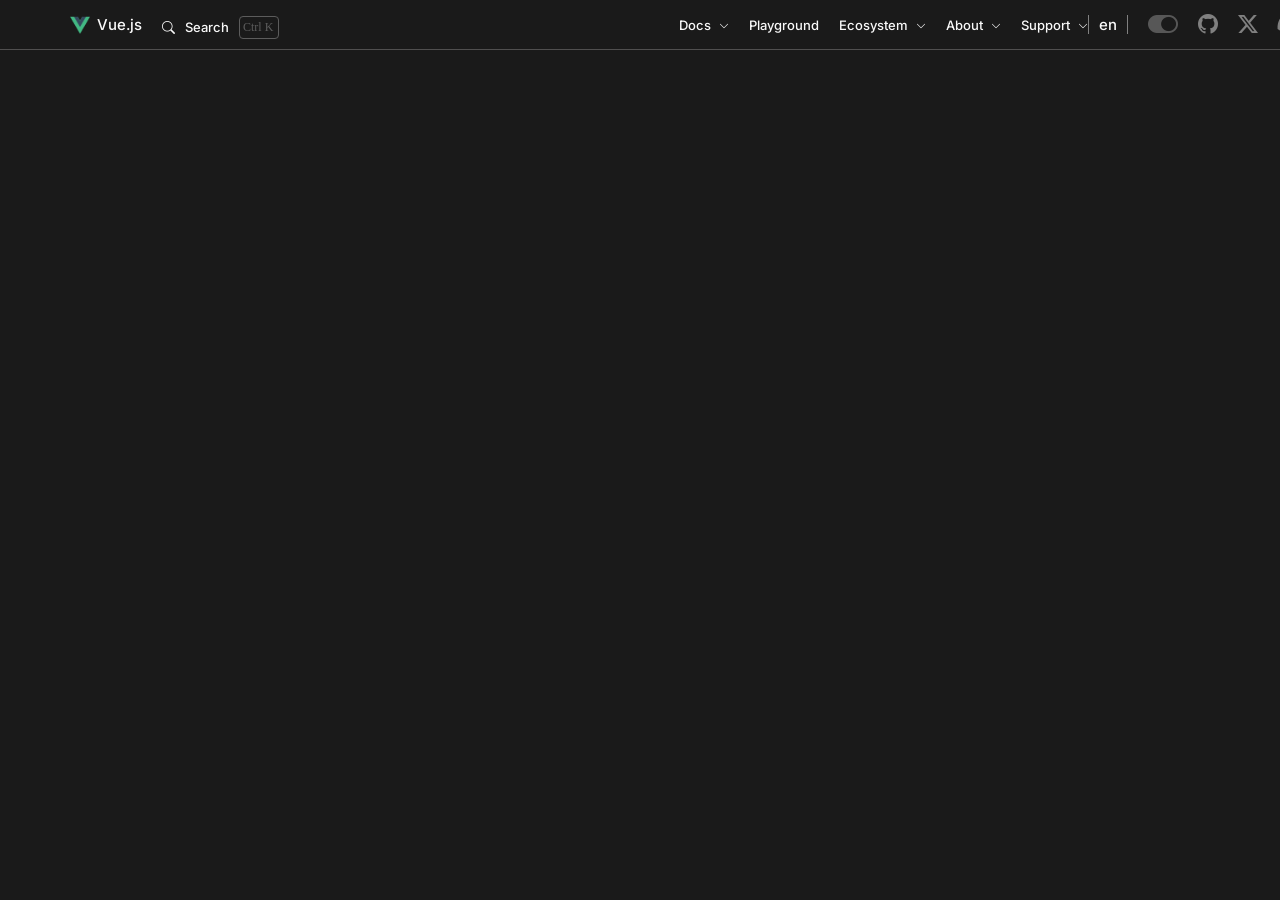
==== index.html @ b0a0d3c9 "nav-bar resp" ====
<!DOCTYPE html>
<html lang="en">
<head>
    <meta charset="UTF-8">
    <meta name="viewport" content="width=device-width, initial-scale=1.0">
    <title>Vue JS</title>
    <link rel="stylesheet" href="vue.css">
    <link rel="stylesheet" href="https://cdn.jsdelivr.net/npm/bootstrap-icons@1.13.1/font/bootstrap-icons.min.css">
</head>
<body class="container">
    <div class="nav-bar">

        <div class="logo">

             <div class="logoicon">
                <img src="./media/vue.js logo.png" alt="" height="20">
                <p>Vue.js</p>
                
            </div>
            
            <a href="" class="se-k">
                <i class="bi bi-search"></i>
                <p class="search">Search</p>
                <p class="ctrl-k">Ctrl K</p>
            </a>
           
        </div>

        <div class="nav-left">
            <ul class="nav-ul">
                <li class="nav-li">Docs <i class="bi bi-chevron-down"></i></li>
                <li class="nav-li">Playground</li>
                <li class="nav-li">Ecosystem <i class="bi bi-chevron-down"></i></li>
                <li class="nav-li">About <i class="bi bi-chevron-down"></i></li>
                <li class="nav-li">Support <i class="bi bi-chevron-down"></i></li>
            </ul>
        </div>

        <div class="nav-right">
                <div class="lang-icon">en</div>
                <div class="radio"><i class="bi bi-toggle-on"></i></div>
                <div class="r-icon1"> <i class="bi bi-github"></i></div>
                <div class="r-icon1"> <i class="bi bi-twitter-x"></i></div>
                <div class="r-icon1"> <i class="bi bi-discord"></i></div>
        </div>

        <i class="bi bi-list-columns-reverse"></i>
        
    </div>

    <div>

        <!-- <section class="header-text">
            <h1>The Progressive JavaScript Framework</h1>
            <p>An approachable, performant and versatile framework for building web user interfaces.</p>
        </section> -->

    </div>
</body>
</html>
---- vue.css ----
@import url('https://fonts.googleapis.com/css2?family=Inter:ital,opsz,wght@0,14..32,100..900;1,14..32,100..900&family=Montserrat:ital,wght@0,100..900;1,100..900&display=swap');

*{
    margin: 0;
    padding: 0;
    box-sizing: border-box;
}

.container{
    background-color: #1A1A1A;
    font-family: inter;
    color: #f9f9f9;
    /* font-size: 13px; */
}

.nav-bar{
    width: 100%;
    height: 50px;
    background-color: #1A1A1A;
    display: flex;
    justify-content: space-between;
    align-items: center;
    padding: 0 70px;
    color: #f9f9f9;
    border-bottom: 1px solid rgb(80, 79, 79);
    font-size: 15px;
    font-weight: 500;
    position: fixed;
    top: 0;
    
}

.logoicon{
    display: flex;
    gap: 7px;
    align-items: center;
    /* border: 1px solid yellow; */
}



.logo{
    display: flex;
    gap: 20px;
}

.se-k{
    display: flex;
    align-items: center;
    margin-top: 5px;
    gap: 10px;
    font-size: 13px;
    text-decoration: none;
    color: grey;
    filter: grayscale(100%);
}

.se-k:hover{
    filter: grayscale(0);
}

.bi-search{
    color: #f9f9f9;
}

.search{
    color: #f9f9f9;
}

.ctrl-k{
    border: 1px solid green;
    color: green;
    padding: 3px;
    /* box-shadow: .5px .5px 1px .5px; */
    width: 40px;
    /* font-family: Arial, Helvetica, sans-serif; */
    font-family: odibee sans;
    font-weight: lighter;
    font-size: 12px;
    border-radius: 4px;
}

.kspan{
    font-size: 8px;
}

.nav-left{
    margin-left: 400px;
    font-size: 13px;
}


.nav-ul{
    display: flex;
     gap: 20px;
    list-style: none;
}

.nav-li{
    display: flex;
    gap: 8px;
    align-items: center;

}

.bi-chevron-down{
    font-size: 10px;
    margin-top: 3px;
}

.nav-right{
    display: flex;
    gap: 20px;
    align-items: center;
    
}

.lang-icon{
    border-left: 1px solid grey;
     border-right: 1px solid grey;
     padding: 0px 10px;
    
}

.bi-toggle-on{
    font-size: 30px;
    /* width: 90px; */
    /* border: 1px solid yellow; */
        color: rgb(88, 87, 87);
    filter: grayscale(100%);
}

.bi-toggle-on:hover{
    color: white;
    filter: grayscale(0);
}

.bi-github{
    font-size: 20px;
    color: grey;
    filter: grayscale(100%);
}

.bi-github:hover{
     color: white;
}

.bi-twitter-x{
    font-size: 20px;
    color: grey;
    filter: grayscale(100%);
}

.bi-twitter-x:hover{
     color: white;
}

.bi-discord{
    font-size: 20px;
    color: grey;
    filter: grayscale(100%);
}

.bi-discord:hover{
     color: white;
}

@media(min-width:1000px){
    .bi-list-columns-reverse{
        display: none;
    }
}

@media(max-width:900px){
    .nav-bar{
        width: 100%;
    }

    .logo{
        margin-left: -40px;
        margin-right: 100px;
    }
    
    .search{
        display: none;
    }

    .nav-left{
        margin: auto;
        margin-right: 40px;
    }

    .bi-toggle-on{
        display: none;
    }

    .bi-github{
        display: none;
    }

    .bi-twitter-x{
        display: none;
    }

    .bi-discord{
        display: none;
    }
}

@media(max-width:500px){
    .nav-bar{
    width: 100%;
    margin: none;
    padding: 0px 25px;
    
    }

    .logo{
        margin-left: 10px;
    }

    .se-k{
        margin-left: 0px;
        font-size: larger;
    }

    .search{
        display: none;
    }

    .ctrl-k{
        display: none;
    }

    .nav-left{
        display: none;
    }

    .nav-right{
        display: none;
    }
}

.header-text{
    border: 1px solid yellow;
    width: 70%;
    min-height: 70dvh;
    margin: 70px auto;
    /* text-align: center; */
}
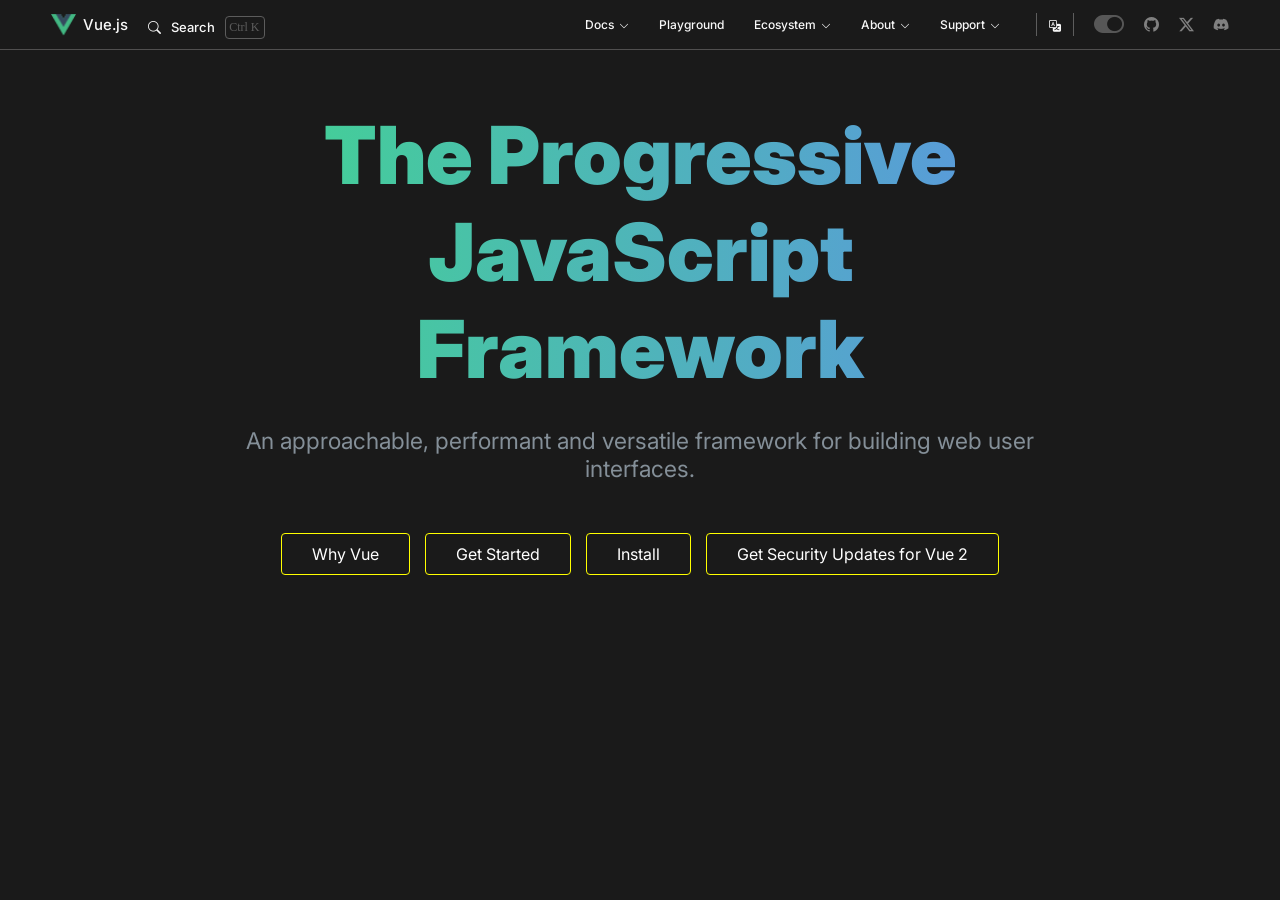
==== commit 9d4394e8: "feat:nav responsivess" ====
--- a/index.html
+++ b/index.html
@@ -13,7 +13,7 @@
         <div class="logo">
 
              <div class="logoicon">
-                <img src="./media/vue.js logo.png" alt="" height="20">
+                <img src="./media/vue.js logo.png" alt="" height="25">
                 <p>Vue.js</p>
                 
             </div>
@@ -37,23 +37,30 @@
         </div>
 
         <div class="nav-right">
-                <div class="lang-icon">en</div>
-                <div class="radio"><i class="bi bi-toggle-on"></i></div>
-                <div class="r-icon1"> <i class="bi bi-github"></i></div>
-                <div class="r-icon1"> <i class="bi bi-twitter-x"></i></div>
-                <div class="r-icon1"> <i class="bi bi-discord"></i></div>
+                <div class="lang-icon"><i class="bi bi-translate"></i></div>
+                <div class="radio git-icons"><i class="bi bi-toggle-on"></i></div>
+                <div class="r-icon1 git-icons"> <i class="bi bi-github"></i></div>
+                <div class="r-icon1 git-icons"> <i class="bi bi-twitter-x"></i></div>
+                <div class="r-icon1 git-icons"> <i class="bi bi-discord"></i></div>
         </div>
 
         <i class="bi bi-list-columns-reverse"></i>
+        <p class="tab-dots">...</p>
         
     </div>
 
     <div>
 
-        <!-- <section class="header-text">
+        <section class="header-text">
             <h1>The Progressive JavaScript Framework</h1>
             <p>An approachable, performant and versatile framework for building web user interfaces.</p>
-        </section> -->
+            <div>
+                <a href="" class="header-btn">Why Vue</a>
+                <a href="" class="header-btn">Get Started</a>
+                <a href="" class="header-btn">Install</a>
+                <a href="" class="header-btn">Get Security Updates for Vue 2</a>
+            </div>
+        </section>
 
     </div>
 </body>
--- a/vue.css
+++ b/vue.css
@@ -10,7 +10,6 @@
     background-color: #1A1A1A;
     font-family: inter;
     color: #f9f9f9;
-    /* font-size: 13px; */
 }
 
 .nav-bar{
@@ -20,7 +19,7 @@
     display: flex;
     justify-content: space-between;
     align-items: center;
-    padding: 0 70px;
+    padding: 0 4%;
     color: #f9f9f9;
     border-bottom: 1px solid rgb(80, 79, 79);
     font-size: 15px;
@@ -34,7 +33,6 @@
     display: flex;
     gap: 7px;
     align-items: center;
-    /* border: 1px solid yellow; */
 }
 
 
@@ -71,9 +69,7 @@
     border: 1px solid green;
     color: green;
     padding: 3px;
-    /* box-shadow: .5px .5px 1px .5px; */
     width: 40px;
-    /* font-family: Arial, Helvetica, sans-serif; */
     font-family: odibee sans;
     font-weight: lighter;
     font-size: 12px;
@@ -85,20 +81,20 @@
 }
 
 .nav-left{
-    margin-left: 400px;
-    font-size: 13px;
+    margin-left: auto;
+    font-size: 12px;
 }
 
 
 .nav-ul{
     display: flex;
-     gap: 20px;
+     gap: 30px;
     list-style: none;
 }
 
 .nav-li{
     display: flex;
-    gap: 8px;
+    gap: 5px;
     align-items: center;
 
 }
@@ -111,22 +107,25 @@
 .nav-right{
     display: flex;
     gap: 20px;
+    margin-left: 3%;
     align-items: center;
     
 }
 
 .lang-icon{
-    border-left: 1px solid grey;
-     border-right: 1px solid grey;
-     padding: 0px 10px;
-    
+    border-left: 1px solid rgb(93, 93, 93);
+     border-right: 1px solid  rgb(93, 93, 93);
+     padding: 2px 12px;
+    
+}
+
+.bi-translate{
+    font-size: 12px;
 }
 
 .bi-toggle-on{
     font-size: 30px;
-    /* width: 90px; */
-    /* border: 1px solid yellow; */
-        color: rgb(88, 87, 87);
+    color: rgb(88, 87, 87);
     filter: grayscale(100%);
 }
 
@@ -136,7 +135,7 @@
 }
 
 .bi-github{
-    font-size: 20px;
+    font-size: 15px;
     color: grey;
     filter: grayscale(100%);
 }
@@ -146,7 +145,7 @@
 }
 
 .bi-twitter-x{
-    font-size: 20px;
+    font-size: 15px;
     color: grey;
     filter: grayscale(100%);
 }
@@ -156,7 +155,7 @@
 }
 
 .bi-discord{
-    font-size: 20px;
+    font-size: 15px;
     color: grey;
     filter: grayscale(100%);
 }
@@ -165,87 +164,122 @@
      color: white;
 }
 
-@media(min-width:1000px){
-    .bi-list-columns-reverse{
-        display: none;
-    }
-}
-
-@media(max-width:900px){
-    .nav-bar{
-        width: 100%;
-    }
-
-    .logo{
-        margin-left: -40px;
-        margin-right: 100px;
-    }
-    
+.bi-list-columns-reverse{
+    display: none;
+}
+
+.tab-dots{
+    display: none;
+}
+
+
+ @media(max-width:900px){
+   .nav-bar{
+    padding-left: 30px;
+    padding-right: 20px;
+   }
+   
     .search{
-        display: none;
-    }
-
-    .nav-left{
-        margin: auto;
-        margin-right: 40px;
-    }
-
-    .bi-toggle-on{
-        display: none;
-    }
-
-    .bi-github{
-        display: none;
-    }
-
-    .bi-twitter-x{
-        display: none;
-    }
-
-    .bi-discord{
-        display: none;
-    }
-}
+    display: none;
+   }
+
+   .nav-ul{
+    font-size: 14px;
+    gap: 30px;
+   }
+
+   .git-icons{
+    display: none;
+   }
+
+   .tab-dots{
+    display: block;
+    font-size: large;
+    font-weight: 400;
+    margin-left: 20px;
+    margin-bottom: 10px;
+   }
+} 
 
 @media(max-width:500px){
-    .nav-bar{
-    width: 100%;
-    margin: none;
-    padding: 0px 25px;
-    
-    }
-
-    .logo{
-        margin-left: 10px;
-    }
-
-    .se-k{
-        margin-left: 0px;
-        font-size: larger;
-    }
-
-    .search{
-        display: none;
-    }
-
-    .ctrl-k{
-        display: none;
-    }
-
-    .nav-left{
-        display: none;
-    }
-
-    .nav-right{
-        display: none;
-    }
-}
+   .ctrl-k{
+    display: none;
+   }
+
+   .nav-left{
+    display: none;
+   }
+
+   .nav-right{
+    display: none;
+   }
+
+   .bi-list-columns-reverse{
+    display: block;
+
+   }
+
+   .tab-dots{
+    display: none;
+   }
+
+   .bi-search{
+    font-size: 18px;
+    font-weight: 100;
+    margin-left: 180px;
+   }
+
+} 
+
 
 .header-text{
+    /* border: 1px solid yellow; */
+    width: 62%;
+    min-height: 60dvh;
+    margin: 70px auto;
+    text-align: center;
+    /* line-height: 80px; */
+    display: flex;
+    flex-direction: column;
+    justify-content: center;
+    align-items: center;
+    
+
+}
+
+.header-text>h1{
+    font-size: 80px;
+    font-weight: 900;
+    background-image: linear-gradient(to right, #42D392, #5B96E0) ;
+    background-clip: text;
+    color: transparent;
+}
+
+.header-text>p{
+    margin-top: 30px;
+    font-size: 23px;
+    font-weight: 400;
+    color: #848f98;
+}
+
+.header-text>div{
+    font-size: 16px;
+    margin-top: 50px;
+    color: white;
+    /* border: 1px solid white; */
+    display: flex;
+    gap: 15px;
+
+}
+
+.header-btn{
+    color: white;
+    text-decoration: none;
     border: 1px solid yellow;
-    width: 70%;
-    min-height: 70dvh;
-    margin: 70px auto;
-    /* text-align: center; */
-}
-
+    border-radius: 4px;
+    width: fit-content;
+    padding: 10px 30px;
+}
+
+
+
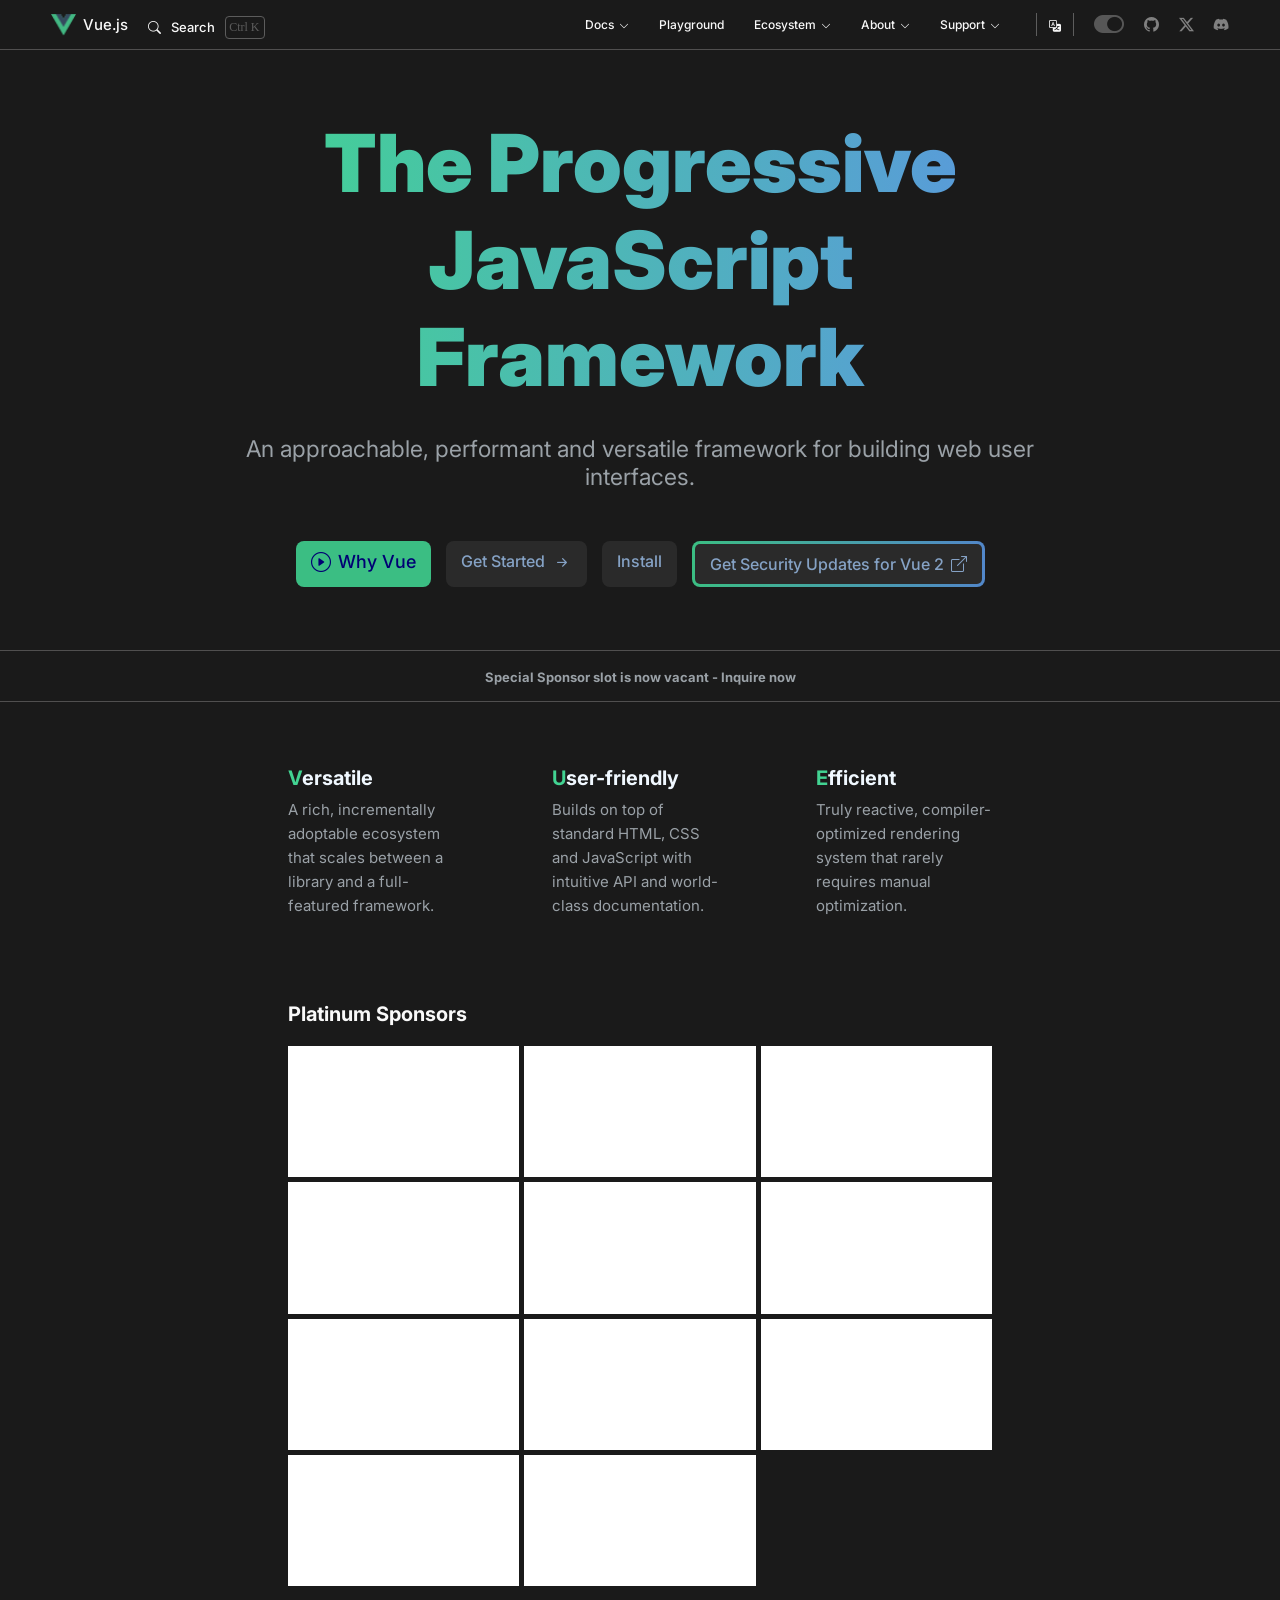
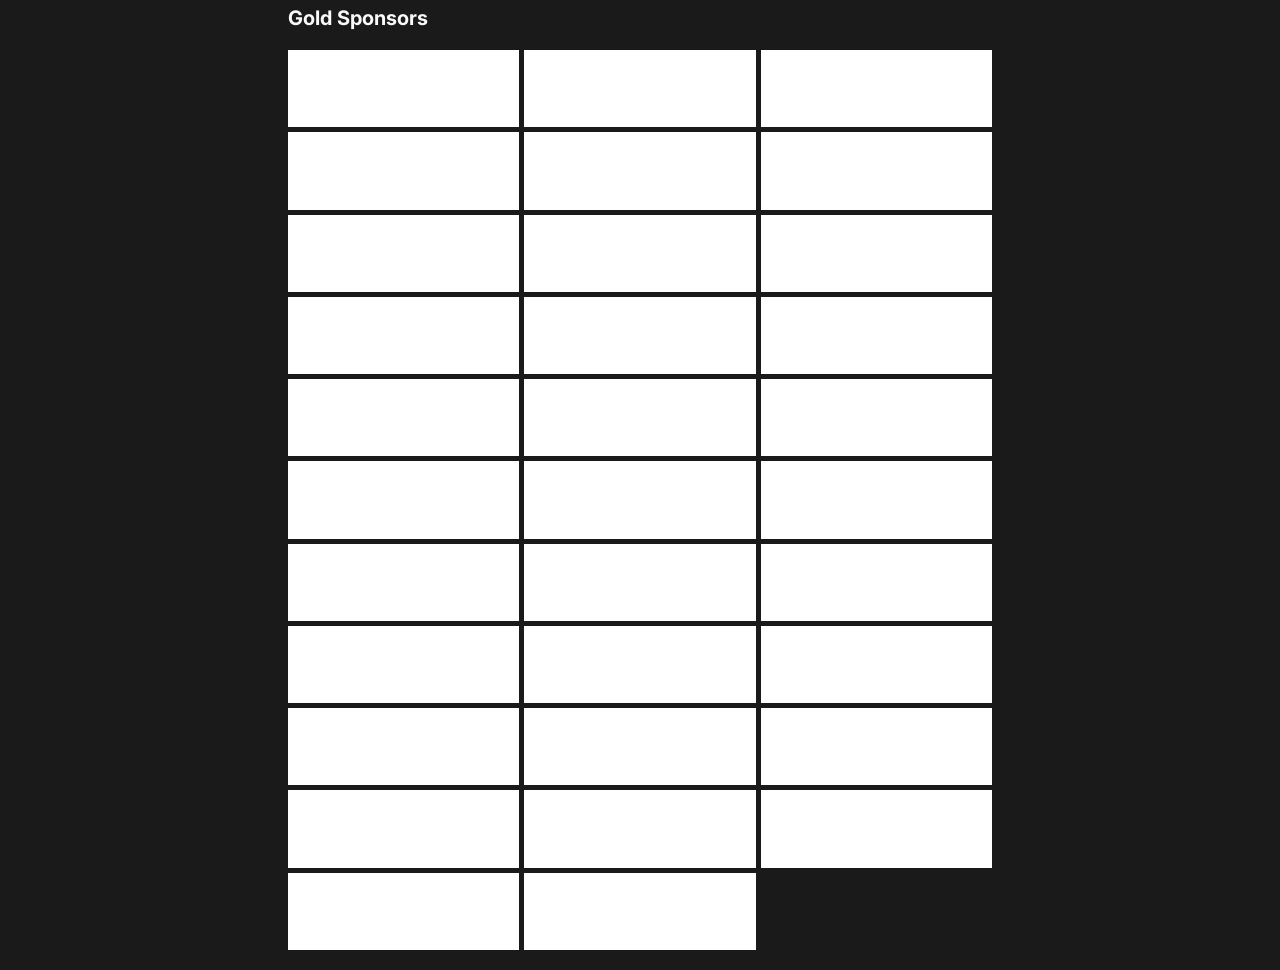
==== commit fcde8099: "body section" ====
--- a/index.html
+++ b/index.html
@@ -49,19 +49,99 @@
         
     </div>
 
-    <div>
+    <div class="body-section">
 
         <section class="header-text">
             <h1>The Progressive JavaScript Framework</h1>
             <p>An approachable, performant and versatile framework for building web user interfaces.</p>
             <div>
-                <a href="" class="header-btn">Why Vue</a>
-                <a href="" class="header-btn">Get Started</a>
-                <a href="" class="header-btn">Install</a>
-                <a href="" class="header-btn">Get Security Updates for Vue 2</a>
+                <a href="" class="header-btn hb1"> <i class="bi bi-play-circle"></i>Why Vue</a>
+                <a href="" class="header-btn hb2">Get Started <i class="bi bi-arrow-right-short"></i></a>
+                <a href="" class="header-btn hb3">Install</a>
+                <a href="" class="header-btn hb4">Get Security Updates for Vue 2 <i class="bi bi-box-arrow-up-right"></i></a>
             </div>
         </section>
 
     </div>
+
+    <div class="support-li">
+            <a href="">Special Sponsor slot is now vacant - Inquire now</a>
+    </div>
+
+    <div>
+
+        <section class="ad-texts">
+
+            <div class="ad-t">
+                <h2><span style="color: #42D392;">V</span>ersatile</h2>
+                <p>A rich, incrementally adoptable ecosystem that scales between a library and a full-featured framework.</p>
+            </div>
+
+            <div class="ad-t">
+                <h2><span style="color: #42D392;">U</span>ser-friendly</h2>
+                <p>Builds on top of standard HTML, CSS and JavaScript with intuitive API and world-class documentation.</p>
+            </div>
+
+            <div class="ad-t">
+                <h2><span style="color: #42D392;">E</span>fficient</h2>
+                <p>Truly reactive, compiler-optimized rendering system that rarely requires manual optimization.</p>
+            </div>
+        </section>
+
+        <section class="grid-container">
+                 <div class="ps-text">Platinum Sponsors</div>
+            <div class="grid-body">
+                    <div class="card card1"><img src="https://automation.vuejs.org/images/vuemastery.avif" alt="" width="250px"></div>
+                    <div class="card card2"><img src="https://automation.vuejs.org/images/vehikl.avif" alt="" width="250px"></div>
+                    <div class="card card3"><img src="https://automation.vuejs.org/images/vue_js_amsterdam.avif" alt="" width="200px"></div>
+                    <div class="card card4"><img src="https://automation.vuejs.org/images/storyblok.avif" alt="" width="200px"></div>
+                    <div class="card card5"><img src="" alt="" width="200px"></div>
+                    <div class="card card6"><img src="https://automation.vuejs.org/images/javascript_certification.png?v2" alt="" width="200px"></div>
+                    <div class="card card7"><img src="" alt="" width="200px"></div>
+                    <div class="card card8"><img src="https://automation.vuejs.org/images/vuemastery.avif" alt="" width="200px"></div>
+                    <div class="card card9"><img src="https://automation.vuejs.org/images/greptile.avif" alt="" width="200px"></div>
+                    <div class="card card10"><img src="https://automation.vuejs.org/images/serpapi.avif" alt="" width="200px"></div>
+                    <div class="card card11"><img src="https://automation.vuejs.org/images/vuemastery.avif" alt="" width="200px"></div>
+            </div>
+
+                <div class="ps-text">Gold Sponsors</div>
+            <div class="grid-body2">
+                <div class="card card1"> <img src="https://automation.vuejs.org/images/tidelift.avif" alt="" height="50px"></div>
+                <div class="card card2"> <img src="https://automation.vuejs.org/images/laravel.avif" alt="" height="50px"></div>
+                <div class="card card3"> <img src="https://automation.vuejs.org/images/fen_tre_online_solutions.svg" alt="" height="50px"></div>
+                <div class="card card4"> <img src="https://automation.vuejs.org/images/fathom_analytics.svg" alt="" height="50px"></div>
+                <div class="card card5"> <img src="https://automation.vuejs.org/images/laravel.avif" alt="" height="50px"></div>
+                <div class="card card6"> <img src="https://automation.vuejs.org/images/laravel.avif" alt="" height="50px"></div>
+                <div class="card card7"> <img src="https://automation.vuejs.org/images/laravel.avif" alt="" height="50px"></div>
+                <div class="card card8"> <img src="https://automation.vuejs.org/images/crisp.avif" alt="" height="50px"></div>
+                <div class="card card9"> <img src="https://automation.vuejs.org/images/goread_io.avif" alt="" height="50px"></div>
+                <div class="card card10"><img src="https://automation.vuejs.org/images/poprey___buy_instagram_likes.avif" alt="" height="50px"></div>
+                <div class="card card11"><img src="https://automation.vuejs.org/images/it_m.avif" alt="" height="50px"></div>
+                <div class="card card12"><img src="https://automation.vuejs.org/images/blastup.avif" alt="" height="50px"></div>
+                <div class="card card13"><img src="https://automation.vuejs.org/images/buy_instagram_followers_twicsy.avif" alt="" height="50px"></div>
+                <div class="card card14"><img src="https://automation.vuejs.org/images/socialboosting.avif" alt="" height="50px"></div>
+                <div class="card card15"><img src="https://automation.vuejs.org/images/buy_instagram_followers_from_socialwick.avif" alt="" height="50px"></div>
+                <div class="card card16"><img src="https://automation.vuejs.org/images/laravel.avif" alt="" height="50px"></div>
+                <div class="card card17"><img src="https://automation.vuejs.org/images/laravel.avif" alt="" height="50px"></div>
+                <div class="card card18"><img src="https://automation.vuejs.org/images/laravel.avif" alt="" height="50px"></div>
+                <div class="card card19"><img src="https://automation.vuejs.org/images/laravel.avif" alt="" height="50px"></div>
+                <div class="card card20"><img src="https://automation.vuejs.org/images/laravel.avif" alt="" height="50px"></div>
+                <div class="card card21"><img src="https://automation.vuejs.org/images/laravel.avif" alt="" height="50px"></div>
+                <div class="card card22"><img src="https://automation.vuejs.org/images/laravel.avif" alt="" height="50px"></div>
+                <div class="card card23"><img src="https://automation.vuejs.org/images/laravel.avif" alt="" height="50px"></div>
+                <div class="card card24"><img src="https://automation.vuejs.org/images/laravel.avif" alt="" height="50px"></div>
+                <div class="card card25"><img src="https://automation.vuejs.org/images/laravel.avif" alt="" height="50px"></div>
+                <div class="card card26"><img src="https://automation.vuejs.org/images/laravel.avif" alt="" height="50px"></div>
+                <div class="card card27"><img src="https://automation.vuejs.org/images/laravel.avif" alt="" height="50px"></div>
+                <div class="card card28"><img src="https://automation.vuejs.org/images/laravel.avif" alt="" height="50px"></div>
+                <div class="card card29"><img src="https://automation.vuejs.org/images/laravel.avif" alt="" height="50px"></div>
+                <div class="card card30"><img src="https://automation.vuejs.org/images/laravel.avif" alt="" height="50px"></div>
+                <div class="card card31"><img src="https://automation.vuejs.org/images/laravel.avif" alt="" height="50px"></div>
+                <div class="card card32"><img src="https://automation.vuejs.org/images/laravel.avif" alt="" height="50px"></div>
+            </div>
+        </section>
+
+    </div>
+    
 </body>
 </html>
--- a/vue.css
+++ b/vue.css
@@ -26,6 +26,7 @@
     font-weight: 500;
     position: fixed;
     top: 0;
+    z-index: 10;
     
 }
 
@@ -35,7 +36,13 @@
     align-items: center;
 }
 
-
+.logoicon>p{
+    cursor: pointer;
+}
+
+.logoicon:hover{
+    opacity: 0.7;
+}
 
 .logo{
     display: flex;
@@ -231,12 +238,16 @@
 
 } 
 
+.body-section{
+    /* width: 60%; */
+}
+
 
 .header-text{
     /* border: 1px solid yellow; */
     width: 62%;
     min-height: 60dvh;
-    margin: 70px auto;
+    margin: 80px auto 30px auto;
     text-align: center;
     /* line-height: 80px; */
     display: flex;
@@ -259,7 +270,7 @@
     margin-top: 30px;
     font-size: 23px;
     font-weight: 400;
-    color: #848f98;
+    color: #9aa1a7;
 }
 
 .header-text>div{
@@ -273,13 +284,251 @@
 }
 
 .header-btn{
-    color: white;
     text-decoration: none;
-    border: 1px solid yellow;
-    border-radius: 4px;
+    /* border: 1px solid yellow; */
+    border-radius: 8px;
     width: fit-content;
-    padding: 10px 30px;
-}
-
-
-
+    padding: 10px 15px;
+    display: flex;
+    flex-wrap: wrap;
+    gap: 7px;
+    font-weight:500 ;
+    filter: brightness(90%);
+    z-index: 9;
+}
+
+.header-btn:hover{
+    filter: brightness(100%);
+}
+
+.bi-play-circle{
+    font-size: 20px;
+    /* background: navy; */
+    
+}
+
+.header-btn.hb1{
+    background-color: #42D392;
+   color: navy;
+   font-size: 18px;
+}
+
+.header-btn.hb2{
+    background-color: #2F2F2F;
+    color: #94b4db;
+}
+
+.bi-arrow-right-short{
+    font-size: 20px;
+}
+
+.header-btn.hb3{
+    background-color: #2F2F2F;
+    color: #94b4db;
+}
+
+.header-btn.hb4{
+    background-color: #2F2F2F;
+    color: #94b4db;
+    border: 3px solid transparent;
+    background-image:
+     linear-gradient(#2F2F2F,#2F2F2F),
+     linear-gradient(to right,#42D392,#5B96E0  );
+    border-radius: 8px;
+    background-origin: border-box;
+    background-clip: padding-box, border-box;
+}
+
+@media(max-width:900px){
+    .body-section{
+        /* border: 1px solid plum; */
+        width: 95%;
+        margin: 0px auto;
+    }
+
+    .header-text{
+        /* border: 1px solid yellow; */
+        width: 90%;
+        margin: 0px auto -40px;
+        
+    }
+
+    .header-text>h1{
+        font-size: 60px;
+    }
+
+    .header-text>p{
+        font-size: 18px;
+    }
+}
+
+@media(max-width:500px){
+    .body-section{
+        width: 90%;
+        margin: 0px auto;
+       
+    }
+
+    .header-text{
+        width: 90%;
+        margin: 110px auto 70px auto;
+    }
+
+    .header-text>h1{
+        font-size: 48px;
+    }
+
+    .header-text>p{
+        font-size: 16px;
+        line-height: 26px;
+    }
+
+    .header-text>div{
+        width: 100%;
+        display: flex;
+        flex-wrap: wrap;
+        justify-content: center;
+         /* margin-bottom: 10px;  */
+        /* align-items: center; */
+    }
+
+    .header-btn{
+        height: 40px;
+        width: 70%;
+         gap: 10px;
+          
+    }
+
+    .header-btn.hb1{
+        width: 55%;
+       
+    }
+
+    .header-btn.hb2{
+        width:48%;
+        gap: 5px;
+    }
+
+    .header-btn.hb3{
+        width: 30%;
+    }
+
+    .header-btn.hb4{
+        width: 100%;
+    }
+}
+
+.support-li{
+    border-top: 1px solid rgb(80, 79, 79);
+    border-bottom: 1px solid rgb(80, 79, 79);
+    text-align: center;
+    padding-top: 15px;
+    padding-bottom: 15px;
+    
+}
+
+.support-li>a{
+    color: #9aa1a7;
+    text-decoration: none;
+    font-size: 13px;
+    font-weight: 700;
+}
+
+
+.ad-texts{
+    /* border: 1px solid yellow; */
+    width: 55%;
+    min-height: 20dvh;
+    margin: 50px auto;
+    display: flex;
+    justify-content: space-between;
+    align-items: center;
+    flex-wrap: wrap;
+}
+
+.ad-t{
+   
+    width: 25%;
+   
+}
+
+.ad-t>h2{
+    margin-bottom: 5%;
+    font-size: 20px;
+    color: aliceblue;
+}
+
+.ad-t>p{
+    line-height: 24px;
+    font-size: 15px;
+    color: #9aa1a7;
+}
+
+@media(max-width:900px){
+   .ad-texts{
+    width: 90%;
+   }
+
+}
+
+@media(max-width:500px){
+    .ad-texts{
+        width: 80%;
+        display: flex;
+        flex-wrap: wrap;
+         gap: 50px;
+    }
+
+    .ad-t{   
+        width: 90%;
+    }
+}
+
+.grid-container{
+    width: 55%;
+    min-height: 20dvh;
+    margin: 20px auto;
+    /* border: 1px solid white; */
+}
+
+.ps-text{
+    padding: 20px 0px 20px 0px;
+    /* border: 3px dashed brown; */
+    font-size: 20px;
+    font-weight: 700;
+}
+
+.grid-body{
+    min-height: 60dvh;
+    display: grid;
+    /* grid-template-columns: repeat(3,1fr); */
+    grid-template-columns: repeat(auto-fit, minmax(230px, 1fr));
+    gap: 5px;
+    filter: grayscale(100%);
+    
+
+}
+
+.card{
+    /* border: 1px solid #dda0dd; */
+    background-color: white;
+    place-content: center;
+    /* filter: grayscale(100%); */
+    
+}
+
+.grid-body2{
+    min-height: 100dvh;
+    display: grid;
+    /* grid-template-columns: repeat(3,1fr); */
+    grid-template-columns: repeat(auto-fit, minmax(180px, 1fr));
+    gap: 5px;
+    
+    
+
+}
+
+
+
+
+
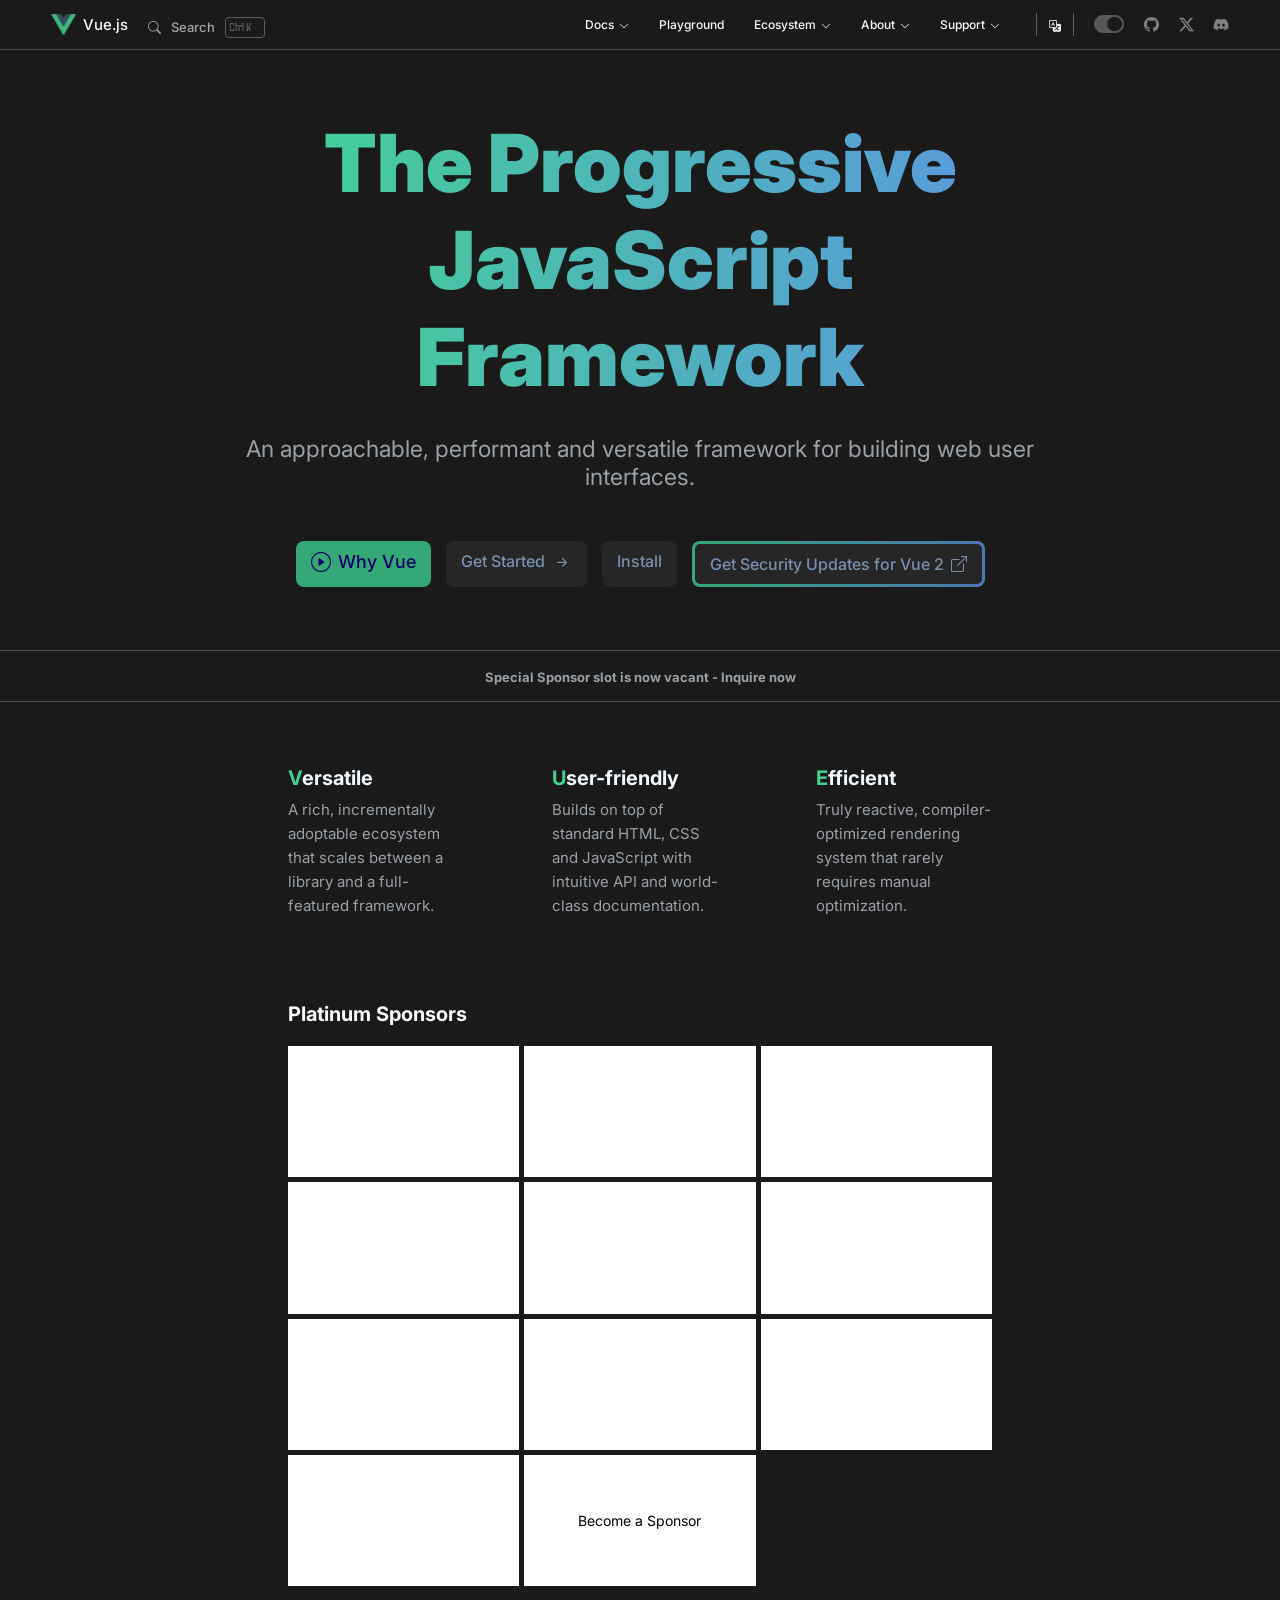
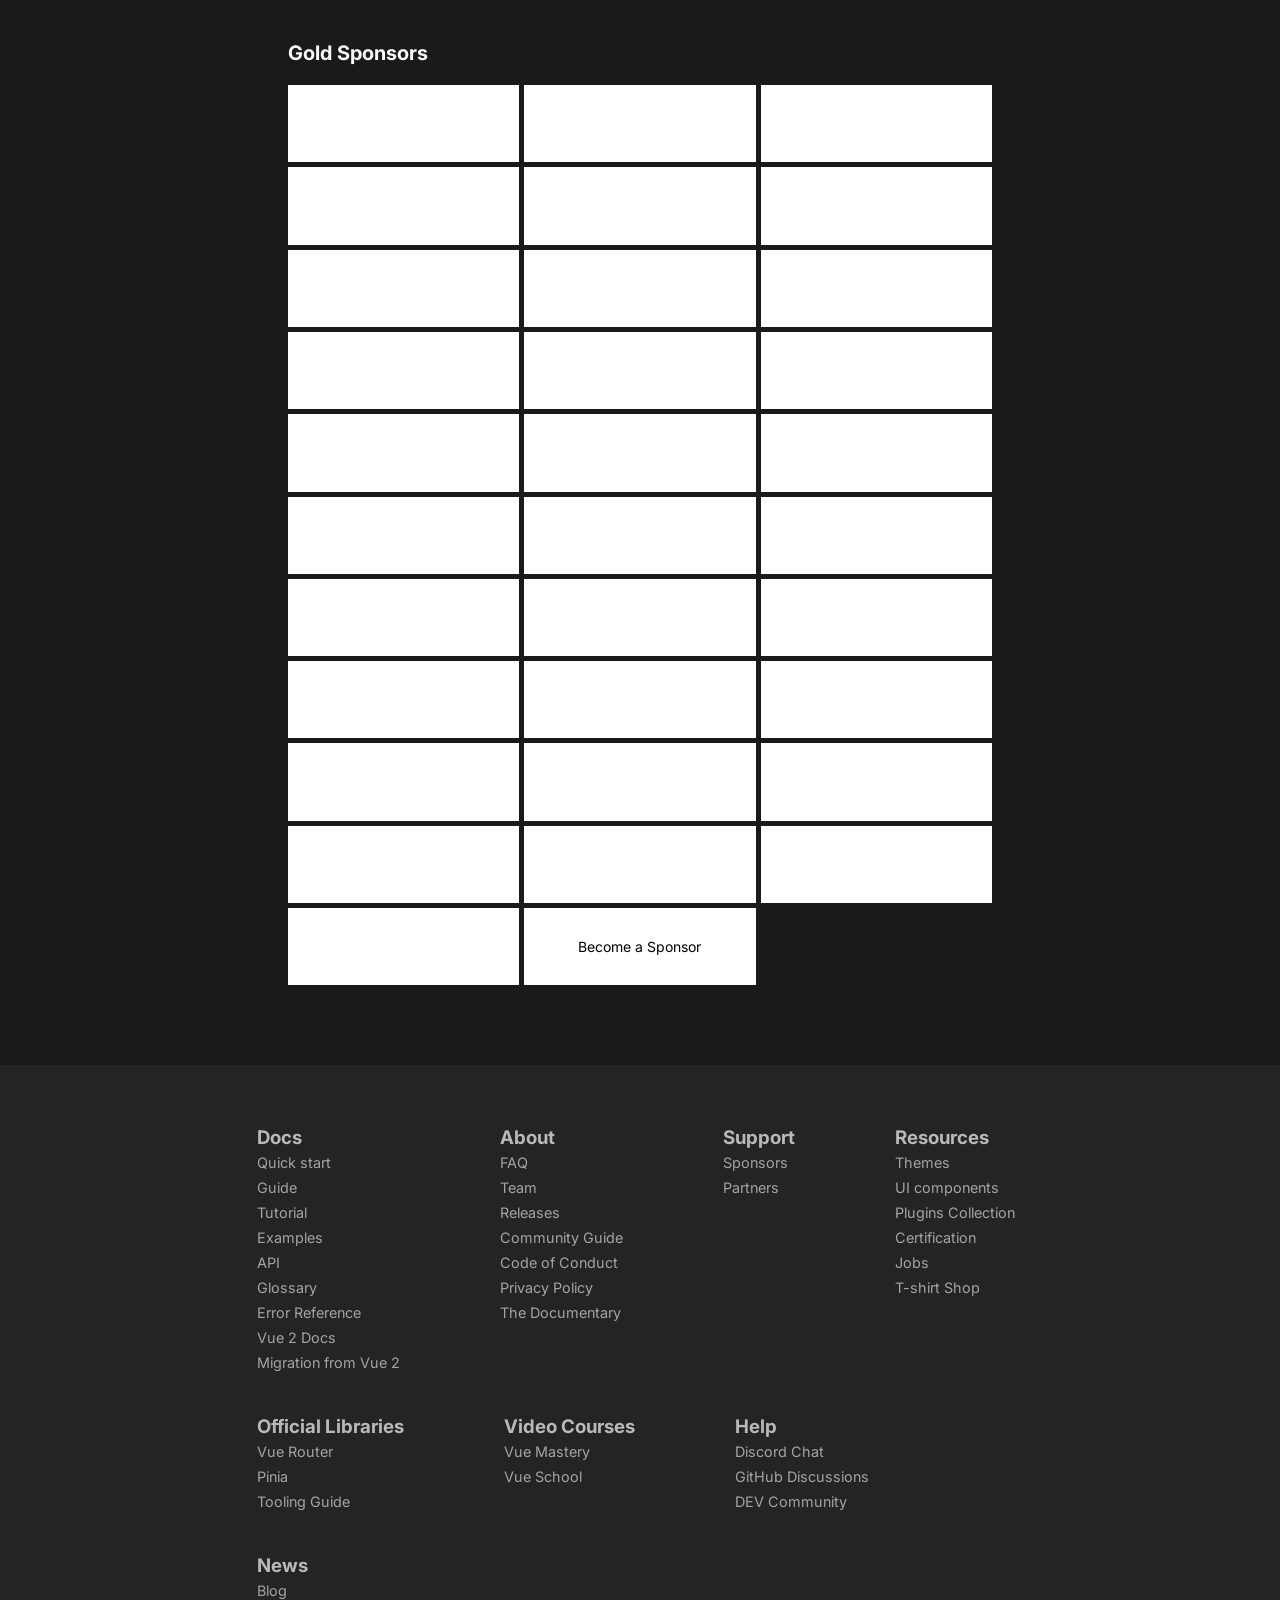
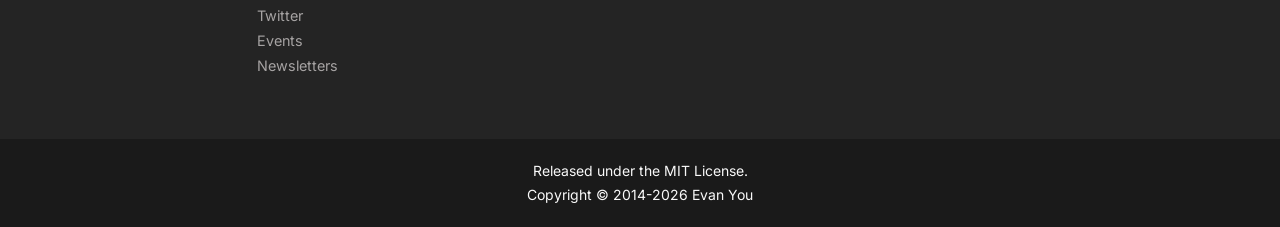
==== commit 3142297b: "vue.js complete" ====
--- a/index.html
+++ b/index.html
@@ -6,6 +6,9 @@
     <title>Vue JS</title>
     <link rel="stylesheet" href="vue.css">
     <link rel="stylesheet" href="https://cdn.jsdelivr.net/npm/bootstrap-icons@1.13.1/font/bootstrap-icons.min.css">
+    <link rel="preconnect" href="https://fonts.googleapis.com">
+    <link rel="preconnect" href="https://fonts.gstatic.com" crossorigin>
+    <link href="https://fonts.googleapis.com/css2?family=Inter:ital,opsz,wght@0,14..32,100..900;1,14..32,100..900&family=Montserrat:ital,wght@0,100..900;1,100..900&family=Odibee+Sans&display=swap" rel="stylesheet">  
 </head>
 <body class="container">
     <div class="nav-bar">
@@ -88,60 +91,155 @@
             </div>
         </section>
 
-        <section class="grid-container">
+        <main class="grid-container">
                  <div class="ps-text">Platinum Sponsors</div>
             <div class="grid-body">
-                    <div class="card card1"><img src="https://automation.vuejs.org/images/vuemastery.avif" alt="" width="250px"></div>
-                    <div class="card card2"><img src="https://automation.vuejs.org/images/vehikl.avif" alt="" width="250px"></div>
-                    <div class="card card3"><img src="https://automation.vuejs.org/images/vue_js_amsterdam.avif" alt="" width="200px"></div>
-                    <div class="card card4"><img src="https://automation.vuejs.org/images/storyblok.avif" alt="" width="200px"></div>
-                    <div class="card card5"><img src="" alt="" width="200px"></div>
-                    <div class="card card6"><img src="https://automation.vuejs.org/images/javascript_certification.png?v2" alt="" width="200px"></div>
-                    <div class="card card7"><img src="" alt="" width="200px"></div>
-                    <div class="card card8"><img src="https://automation.vuejs.org/images/vuemastery.avif" alt="" width="200px"></div>
-                    <div class="card card9"><img src="https://automation.vuejs.org/images/greptile.avif" alt="" width="200px"></div>
-                    <div class="card card10"><img src="https://automation.vuejs.org/images/serpapi.avif" alt="" width="200px"></div>
-                    <div class="card card11"><img src="https://automation.vuejs.org/images/vuemastery.avif" alt="" width="200px"></div>
-            </div>
-
-                <div class="ps-text">Gold Sponsors</div>
+                    <div class="card card1"> <img src="https://automation.vuejs.org/images/vuemastery.avif" alt="" class="card-height"></div>
+                    <div class="card card2"> <img src="https://automation.vuejs.org/images/vehikl.avif" alt="" class="card-height"></div>
+                    <div class="card card3"> <img src="https://automation.vuejs.org/images/vue_js_amsterdam.avif" alt="" class="card-height"></div>
+                    <div class="card card4"> <img src="https://automation.vuejs.org/images/storyblok.avif" alt="" class="card-height"></div>
+                    <div class="card card5"> <img src="https://automation.vuejs.org/images/chrome_frameworks_fund.avif" alt="" class="card-height"></div>
+                    <div class="card card6"> <img src="https://automation.vuejs.org/images/javascript_certification.png?v2" alt="" class="card-height"></div>
+                    <div class="card card7"> <img src="https://automation.vuejs.org/images/vue_js_amsterdam.avif" alt="" class="card-height"></div>
+                    <div class="card card8"> <img src="https://automation.vuejs.org/images/imagekit_io.svg" alt="" class="card-height"></div>
+                    <div class="card card9"> <img src="https://automation.vuejs.org/images/greptile.avif" alt="" class="card-height"></div>
+                    <div class="card card10"><img src="https://automation.vuejs.org/images/serpapi.avif" alt="" class="card-height"></div>
+                     <div class="card card11 bas"><a href="">Become a Sponsor</a></div>
+            </div>
+
+                <div class="ps-text ps-text2">Gold Sponsors</div>
             <div class="grid-body2">
-                <div class="card card1"> <img src="https://automation.vuejs.org/images/tidelift.avif" alt="" height="50px"></div>
-                <div class="card card2"> <img src="https://automation.vuejs.org/images/laravel.avif" alt="" height="50px"></div>
-                <div class="card card3"> <img src="https://automation.vuejs.org/images/fen_tre_online_solutions.svg" alt="" height="50px"></div>
-                <div class="card card4"> <img src="https://automation.vuejs.org/images/fathom_analytics.svg" alt="" height="50px"></div>
-                <div class="card card5"> <img src="https://automation.vuejs.org/images/laravel.avif" alt="" height="50px"></div>
-                <div class="card card6"> <img src="https://automation.vuejs.org/images/laravel.avif" alt="" height="50px"></div>
-                <div class="card card7"> <img src="https://automation.vuejs.org/images/laravel.avif" alt="" height="50px"></div>
-                <div class="card card8"> <img src="https://automation.vuejs.org/images/crisp.avif" alt="" height="50px"></div>
-                <div class="card card9"> <img src="https://automation.vuejs.org/images/goread_io.avif" alt="" height="50px"></div>
-                <div class="card card10"><img src="https://automation.vuejs.org/images/poprey___buy_instagram_likes.avif" alt="" height="50px"></div>
-                <div class="card card11"><img src="https://automation.vuejs.org/images/it_m.avif" alt="" height="50px"></div>
-                <div class="card card12"><img src="https://automation.vuejs.org/images/blastup.avif" alt="" height="50px"></div>
-                <div class="card card13"><img src="https://automation.vuejs.org/images/buy_instagram_followers_twicsy.avif" alt="" height="50px"></div>
-                <div class="card card14"><img src="https://automation.vuejs.org/images/socialboosting.avif" alt="" height="50px"></div>
-                <div class="card card15"><img src="https://automation.vuejs.org/images/buy_instagram_followers_from_socialwick.avif" alt="" height="50px"></div>
-                <div class="card card16"><img src="https://automation.vuejs.org/images/laravel.avif" alt="" height="50px"></div>
-                <div class="card card17"><img src="https://automation.vuejs.org/images/laravel.avif" alt="" height="50px"></div>
-                <div class="card card18"><img src="https://automation.vuejs.org/images/laravel.avif" alt="" height="50px"></div>
-                <div class="card card19"><img src="https://automation.vuejs.org/images/laravel.avif" alt="" height="50px"></div>
-                <div class="card card20"><img src="https://automation.vuejs.org/images/laravel.avif" alt="" height="50px"></div>
-                <div class="card card21"><img src="https://automation.vuejs.org/images/laravel.avif" alt="" height="50px"></div>
-                <div class="card card22"><img src="https://automation.vuejs.org/images/laravel.avif" alt="" height="50px"></div>
-                <div class="card card23"><img src="https://automation.vuejs.org/images/laravel.avif" alt="" height="50px"></div>
-                <div class="card card24"><img src="https://automation.vuejs.org/images/laravel.avif" alt="" height="50px"></div>
-                <div class="card card25"><img src="https://automation.vuejs.org/images/laravel.avif" alt="" height="50px"></div>
-                <div class="card card26"><img src="https://automation.vuejs.org/images/laravel.avif" alt="" height="50px"></div>
-                <div class="card card27"><img src="https://automation.vuejs.org/images/laravel.avif" alt="" height="50px"></div>
-                <div class="card card28"><img src="https://automation.vuejs.org/images/laravel.avif" alt="" height="50px"></div>
-                <div class="card card29"><img src="https://automation.vuejs.org/images/laravel.avif" alt="" height="50px"></div>
-                <div class="card card30"><img src="https://automation.vuejs.org/images/laravel.avif" alt="" height="50px"></div>
-                <div class="card card31"><img src="https://automation.vuejs.org/images/laravel.avif" alt="" height="50px"></div>
-                <div class="card card32"><img src="https://automation.vuejs.org/images/laravel.avif" alt="" height="50px"></div>
-            </div>
-        </section>
-
-    </div>
+                <div class="card card1"><img src="https://automation.vuejs.org/images/goread_io.avif" alt="" class="card-height2"></div>
+                <div class="card card2"><img src="https://automation.vuejs.org/images/laravel.avif" alt="" class="card-height2"></div>
+                <div class="card card3"><img src="https://automation.vuejs.org/images/fen_tre_online_solutions.svg" alt="" class="card-height2"></div>
+                <div class="card card4"><img src="https://automation.vuejs.org/images/sentry.avif" alt="" class="card-height2"></div>
+                <div class="card card5"><img src="https://automation.vuejs.org/images/certible.svg" alt="" class="card-height2"></div>
+                <div class="card card6"><img src="https://automation.vuejs.org/images/fathom_analytics.svg" alt="" class="card-height2"></div>
+                <div class="card card7"><img src="https://automation.vuejs.org/images/quickbooks_tool_hub.avif" alt="" class="card-height2"></div>
+                <div class="card card8"><img src="https://automation.vuejs.org/images/crisp.avif" alt="" class="card-height2"></div>
+                <div class="card card9"><img src="https://automation.vuejs.org/images/blastup.avif" alt="" class="card-height2"></div>
+                <div class="card card10"><img src="https://automation.vuejs.org/images/poprey___buy_instagram_likes.avif" alt="" class="card-height2"></div>
+                <div class="card card11"><img src="https://automation.vuejs.org/images/it_m.avif" alt="" class="card-height2"></div>
+                <div class="card card12"><img src="https://automation.vuejs.org/images/blastup.avif" alt="" class="card-height2"></div>
+                <div class="card card13"><img src="https://automation.vuejs.org/images/buy_instagram_followers_twicsy.avif" alt="" class="card-height2"></div>
+                <div class="card card14"><img src="https://automation.vuejs.org/images/instant_famous.avif" alt="" class="card-height2"></div>
+                <div class="card card15"><img src="https://automation.vuejs.org/images/buy_fans.avif" alt="" class="card-height2"></div>
+                <div class="card card16"><img src="https://automation.vuejs.org/images/buy_instagram_followers_from_socialwick.avif" alt="" class="card-height2"></div>
+                <div class="card card17"><img src="https://automation.vuejs.org/images/goread_io.avif" alt="" class="card-height2"></div>
+                <div class="card card18"><img src="https://automation.vuejs.org/images/buy_fans.avif" alt="" class="card-height2"></div>
+                <div class="card card19"><img src="https://automation.vuejs.org/images/goread_io.avif" alt="" class="card-height2"></div>
+                <div class="card card20"><img src="https://automation.vuejs.org/images/fortuna.avif" alt="" class="card-height2"></div>
+                <div class="card card21"><img src="https://automation.vuejs.org/images/stormlikes.avif" alt="" class="card-height2"></div>
+                <div class="card card22"><img src="https://automation.vuejs.org/images/fun88.avif" alt="" class="card-height2"></div>
+                <div class="card card23"><img src="https://automation.vuejs.org/images/certible.svg" alt="" class="card-height2"></div>
+                <div class="card card24"><img src="https://automation.vuejs.org/images/certible.svg" alt="" class="card-height2"></div>
+                <div class="card card25"><img src="https://automation.vuejs.org/images/crisp.avif" alt="" class="card-height2"></div>
+                <div class="card card26"><img src="https://automation.vuejs.org/images/laravel.avif" alt="" class="card-height2"></div>
+                <div class="card card27"><img src="https://automation.vuejs.org/images/fun88_vietnam.avif" alt="" class="card-height2"></div>
+                <div class="card card28"><img src="https://automation.vuejs.org/images/fun88_vietnam.avif" alt="" class="card-height2"></div>
+                <div class="card card29"><img src="https://automation.vuejs.org/images/instant_famous.avif" alt="" class="card-height2"></div>
+                <div class="card card30"><img src="https://automation.vuejs.org/images/fortuna.avif" alt="" class="card-height2"></div>
+                <div class="card card31"><img src="https://automation.vuejs.org/images/bairesdev.avif" alt="" class="card-height2"></div>
+                <div class="card card32 bas"><a href="">Become a Sponsor</a></div>
+            </div>
+        </main>
+
+    </div>
+
+    <footer class="footer">
+        <div class="footer-body">
+            <div class="footer-e">
+                <h3>Docs</h3>
+                <ul class="footer-ul">
+                    <li class="footer-li"><a href="">Quick start</a></li>
+                    <li class="footer-li"><a href="">Guide</a></li>
+                    <li class="footer-li"><a href="">Tutorial</a></li>
+                    <li class="footer-li"><a href="">Examples</a></li>
+                    <li class="footer-li"><a href="">API</a></li>
+                    <li class="footer-li"><a href="">Glossary</a></li>
+                    <li class="footer-li"><a href="">Error Reference</a></li>
+                    <li class="footer-li"><a href="">Vue 2 Docs</a></li>
+                    <li class="footer-li"><a href="">Migration from Vue 2</a></li>
+                </ul>
+            </div>
+
+            <div class="footer-e">
+                <h3>About</h3>
+                <ul class="footer-ul">
+                    <li class="footer-li"><a href="">FAQ</a></li>
+                    <li class="footer-li"><a href="">Team</a></li>
+                    <li class="footer-li"><a href="">Releases</a></li>
+                    <li class="footer-li"><a href="">Community Guide</a></li>
+                    <li class="footer-li"><a href="">Code of Conduct</a></li>
+                    <li class="footer-li"><a href="">Privacy Policy</a></li>
+                    <li class="footer-li"><a href="">The Documentary</a></li>
+                </ul>
+            </div>
+
+            <div class="footer-e">
+                <h3>Support</h3>
+                <ul class="footer-ul">
+                    <li class="footer-li"><a href="">Sponsors</a></li>
+                    <li class="footer-li"><a href="">Partners</a></li>
+                </ul>
+            </div>
+
+            <div class="footer-e">
+                <h3>Resources</h3>
+                <ul class="footer-ul">
+                    <li class="footer-li"><a href="">Themes</a></li>
+                    <li class="footer-li"><a href="">UI components</a></li>
+                    <li class="footer-li"><a href="">Plugins Collection</a></li>
+                    <li class="footer-li"><a href="">Certification</a></li>
+                    <li class="footer-li"><a href="">Jobs</a></li>
+                    <li class="footer-li"><a href="">T-shirt Shop</a></li>
+                </ul>
+            </div>
+
+            <div class="footer-e">
+                <h3>Official Libraries</h3>
+                <ul class="footer-ul">
+                    <li class="footer-li"><a href="">Vue Router</a></li>
+                    <li class="footer-li"><a href="">Pinia</a></li>
+                    <li class="footer-li"><a href="">Tooling Guide</a></li>
+                </ul>
+            </div>
+
+            <div class="footer-e">
+                <h3>Video Courses</h3>
+                <ul class="footer-ul">
+                    <li class="footer-li"><a href="">Vue Mastery</a></li>
+                    <li class="footer-li"><a href="">Vue School</a></li>
+                </ul>
+            </div>
+
+            <div class="footer-e">
+                <h3>Help</h3>
+                <ul class="footer-ul">
+                    <li class="footer-li"><a href="">Discord Chat</a></li>
+                    <li class="footer-li"><a href="">GitHub Discussions</a></li>
+                    <li class="footer-li"><a href="">DEV Community</a></li>
+                </ul>
+            </div>
+
+            <div class="footer-e">
+                <h3>News</h3>
+                <ul class="footer-ul">
+                    <li class="footer-li"><a href="">Blog</a></li>
+                    <li class="footer-li"><a href="">Twitter</a></li>
+                    <li class="footer-li"><a href="">Events</a></li>
+                    <li class="footer-li"><a href="">Newsletters</a></li>
+                </ul>
+            </div>
+        </div>
+    </footer>
+
+   <div class="last-text">
+        <p>Released under the MIT License. <br>Copyright © 2014-2026 Evan You</p>
+   </div>
     
 </body>
-</html>+</html>
+
+
+<!-- @import url('https://fonts.googleapis.com/css2?family=Inter:ital,opsz,wght@0,14..32,100..900;1,14..32,100..900&family=Montserrat:ital,wght@0,100..900;1,100..900&family=Odibee+Sans&display=swap'); -->
--- a/vue.css
+++ b/vue.css
@@ -1,4 +1,4 @@
-@import url('https://fonts.googleapis.com/css2?family=Inter:ital,opsz,wght@0,14..32,100..900;1,14..32,100..900&family=Montserrat:ital,wght@0,100..900;1,100..900&display=swap');
+
 
 *{
     margin: 0;
@@ -65,11 +65,19 @@
 }
 
 .bi-search{
-    color: #f9f9f9;
+    color: #a6a3a3;
+}
+
+.bi-search:hover{
+    color: white;
 }
 
 .search{
-    color: #f9f9f9;
+    color: #a6a3a3;
+}
+
+.search:hover{
+    color: white;
 }
 
 .ctrl-k{
@@ -103,7 +111,11 @@
     display: flex;
     gap: 5px;
     align-items: center;
-
+    cursor: pointer;
+}
+
+.nav-li:hover{
+    color: green;
 }
 
 .bi-chevron-down{
@@ -293,7 +305,7 @@
     flex-wrap: wrap;
     gap: 7px;
     font-weight:500 ;
-    filter: brightness(90%);
+    filter: brightness(80%);
     z-index: 9;
 }
 
@@ -487,7 +499,7 @@
 .grid-container{
     width: 55%;
     min-height: 20dvh;
-    margin: 20px auto;
+    margin: 20px auto 80px;
     /* border: 1px solid white; */
 }
 
@@ -509,6 +521,8 @@
 
 }
 
+
+
 .card{
     /* border: 1px solid #dda0dd; */
     background-color: white;
@@ -517,18 +531,154 @@
     
 }
 
+.card-height{
+    height: 50px;
+    padding: 0px 0px 0px 20px;
+}
+
+.ps-text2{
+margin-top: 5%;    
+}
+
+
 .grid-body2{
     min-height: 100dvh;
+    
+    /* grid-template-columns: repeat(3,1fr); */
     display: grid;
-    /* grid-template-columns: repeat(3,1fr); */
     grid-template-columns: repeat(auto-fit, minmax(180px, 1fr));
     gap: 5px;
-    
-    
-
-}
-
-
-
-
-
+    filter: grayscale(100%);
+}
+
+.card-height2{
+    height: 50px;
+    padding: 0px 0px 0px 20px;
+
+}
+
+.bas{
+    color: #242424;
+    font-size: 14px;
+    text-align: center;
+    
+
+}
+
+.bas>a{
+    text-decoration: none;
+    color: black;
+}
+
+@media(max-width:900px){
+    .grid-container{
+        width: 90%;
+    }
+
+    .grid-body{
+        min-height: 40dvh;
+    }
+
+    .card-height{
+        height: 40px;
+    }
+
+    .grid-body2{
+        min-height: 70dvh;
+    }
+
+    .card-height2{
+        height: 35px;
+        padding: auto;
+    }
+}
+
+@media(max-width:500px){
+    .grid-container{
+        width: 80%;
+    }
+
+    .grid-body{
+        min-height: 60dvh;
+         display: grid;
+        grid-template-columns: repeat(auto-fit, minmax(150px, 1fr));
+    }
+
+    .card-height{
+        height: 25px;
+    }
+
+    .card{
+        /* height: fit-content; */
+        /* width: fit-content; */
+    }
+
+    .grid-body2{
+        min-height: 130dvh;
+         display: grid;
+        grid-template-columns: repeat(auto-fit, minmax(150px, 1fr));
+    }  
+    
+    .card-height2{
+        height: 20px;
+    }
+}
+
+.footer{
+    background-color: #242424;
+    width: 100%;
+    min-height: 60dvh;
+    border: 1px solid #242424;
+    color: rgb(188, 184, 184);
+    font-size: 16px;
+    line-height: 24px;
+}
+
+.footer>div{
+    width: 60%;
+    /* border: 1px dashed; */
+    margin: 60px  auto;
+    display: flex;
+    /* justify-content: space-between; */
+    flex-wrap: wrap;
+    gap: 100px;
+    row-gap: 40px;
+    /* max-width: 30%; */
+}
+
+.footer-li>a{
+    color: #a6a3a3;
+    font-size: 14.4px;
+    font-weight: 400;
+    text-decoration: none;
+}
+
+.footer-li{
+    list-style: none;
+}
+
+@media(max-width:900px){
+    .footer>div{
+        width: 70%;
+        gap: 100px;
+        row-gap: 10px;
+        display: flex;
+        /* flex-direction: column; */
+        flex-wrap: wrap;
+    }
+}
+
+.last-text>p{
+    text-align: center;
+    margin: 20px auto;
+    width: 100%;
+    font-size: 14px;
+    line-height: 24px;
+}
+
+
+
+
+
+
+
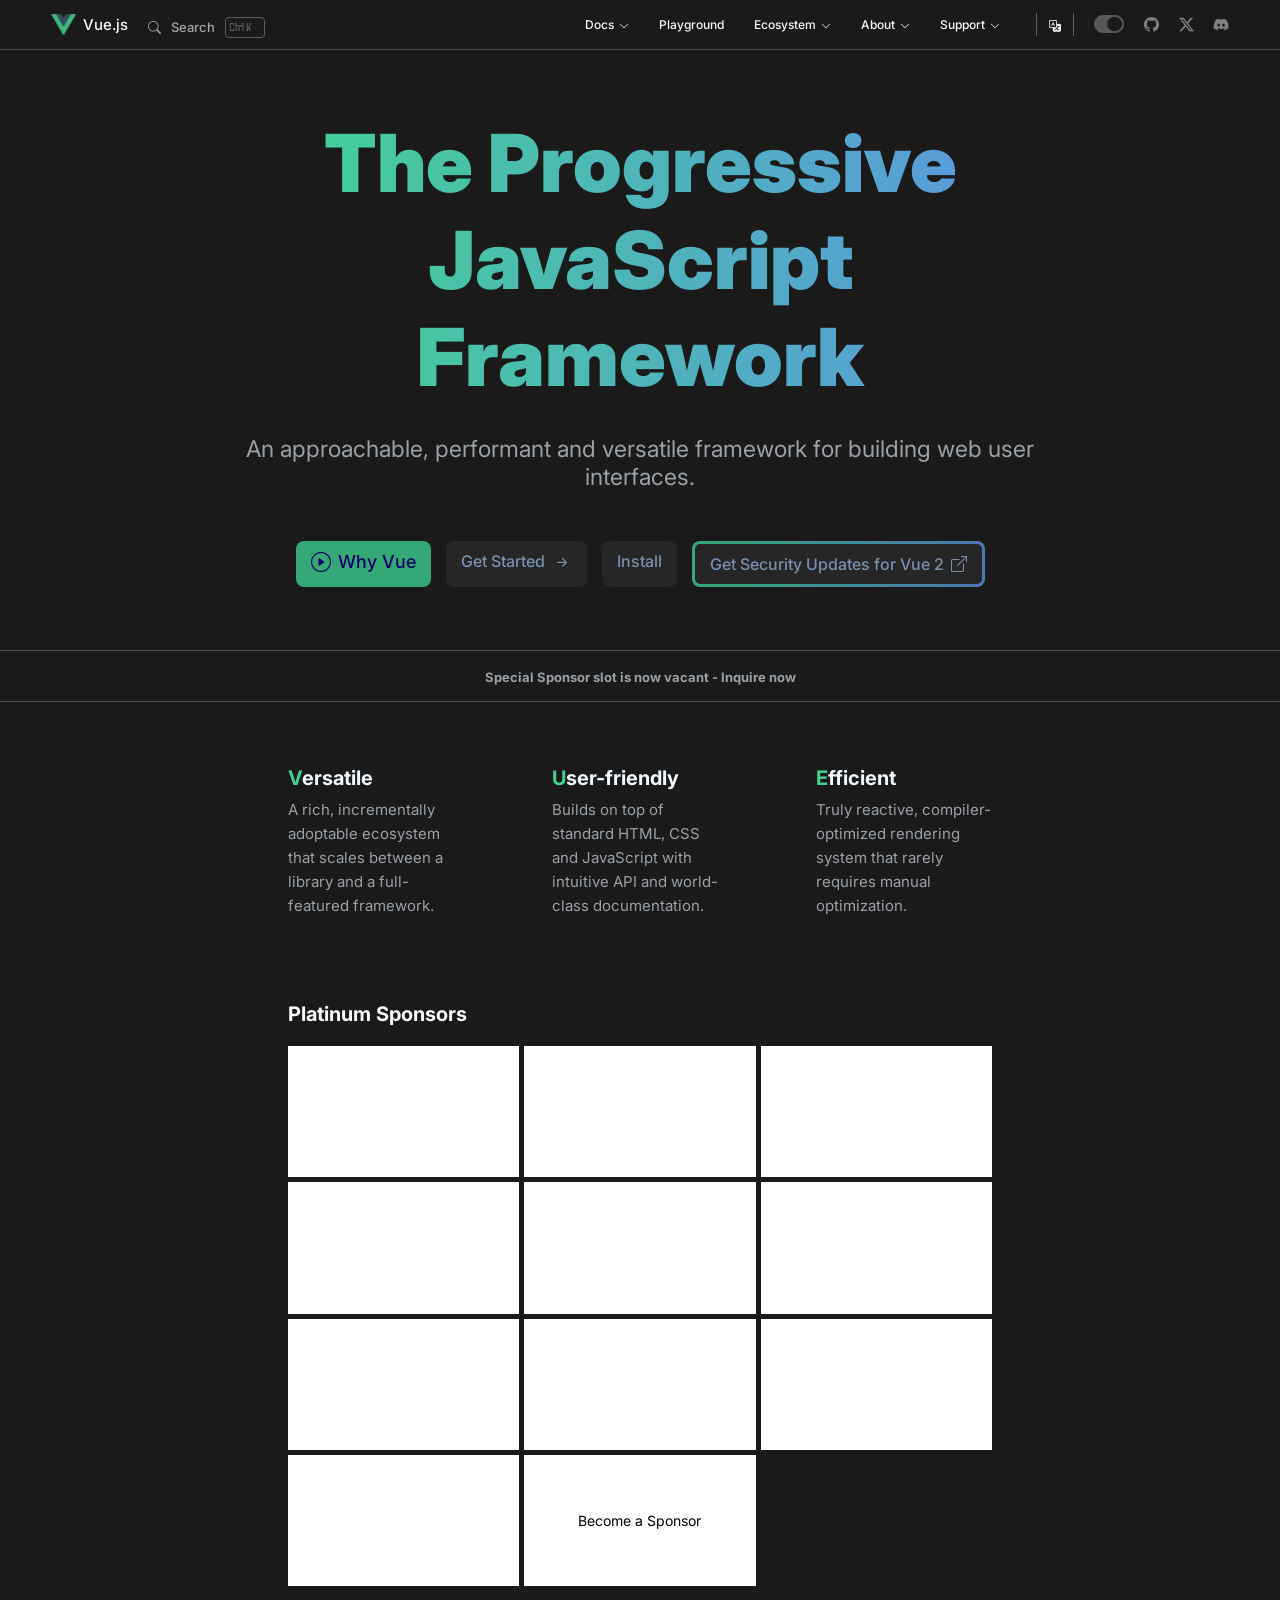
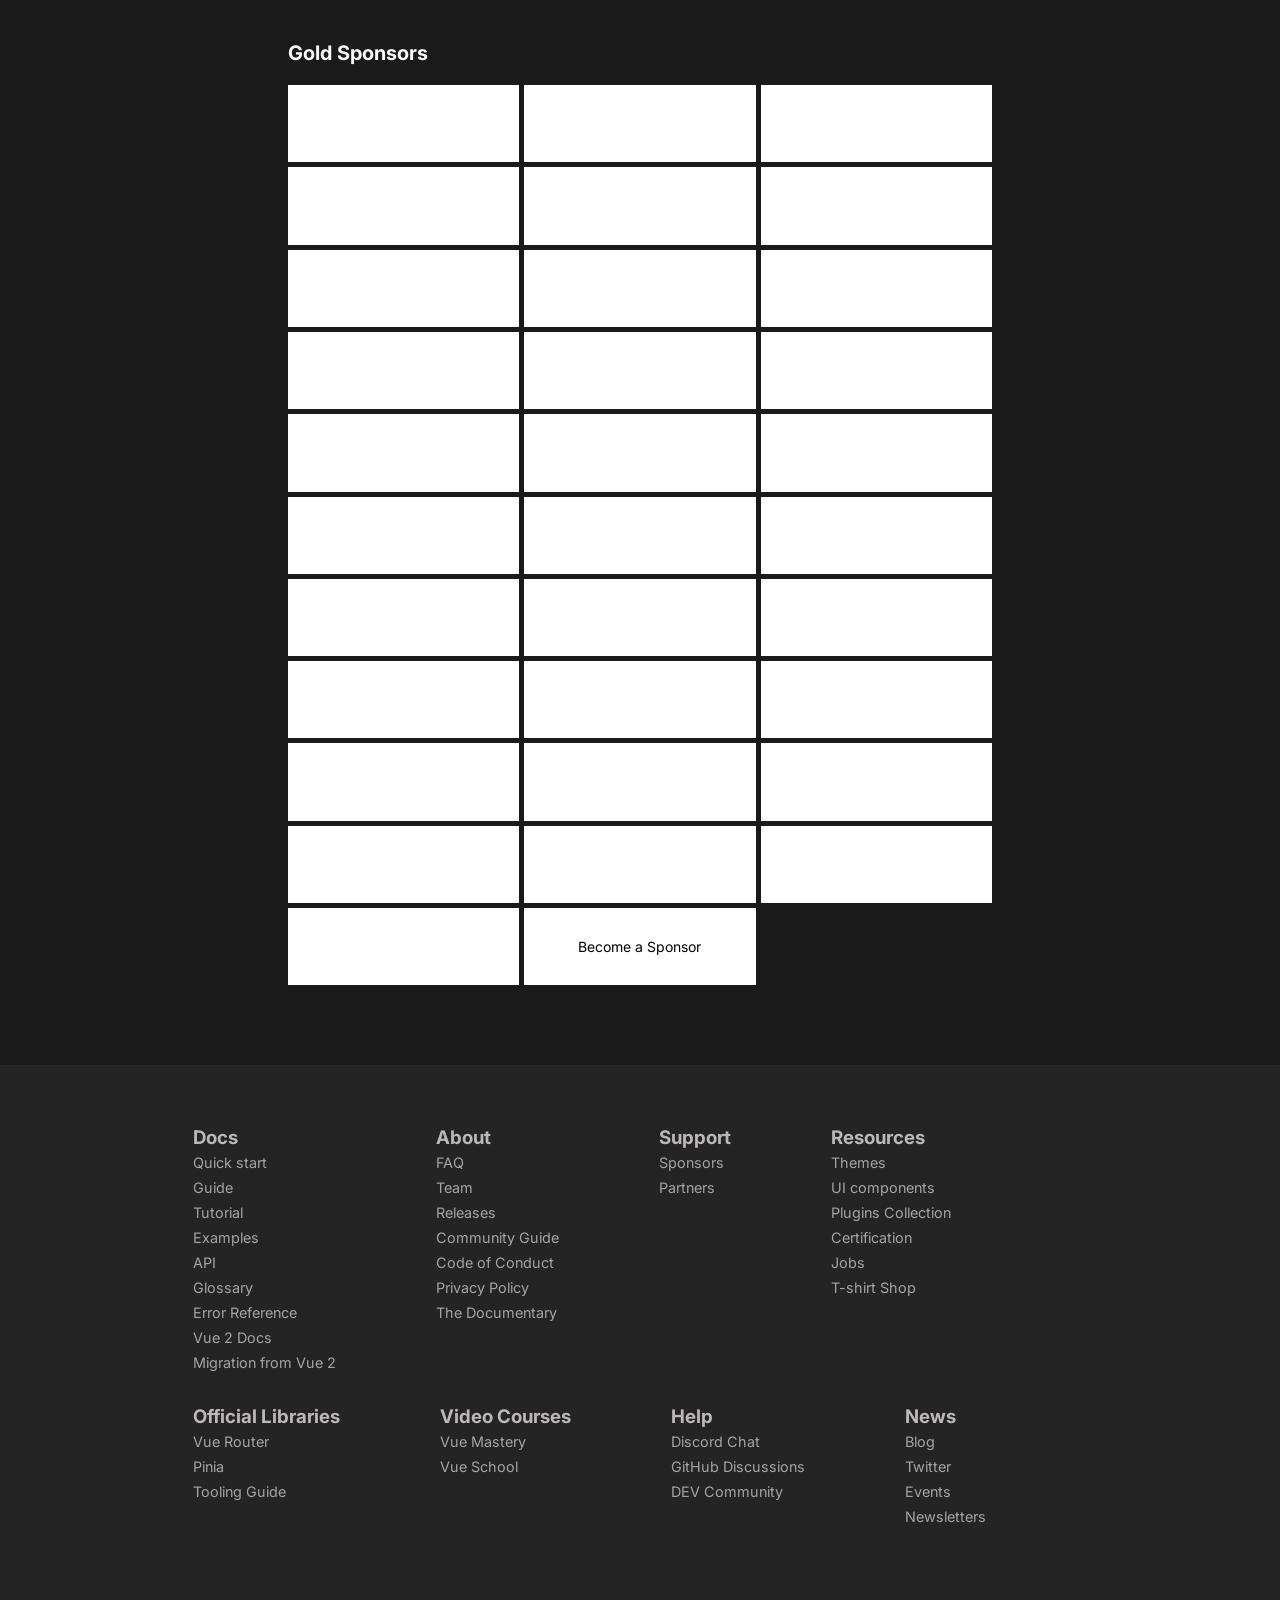
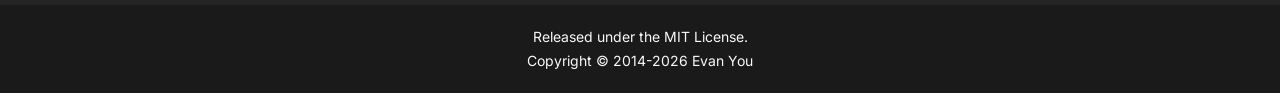
==== commit 8e813cdf: "feat: resp complete" ====
--- a/index.html
+++ b/index.html
@@ -31,7 +31,15 @@
 
         <div class="nav-left">
             <ul class="nav-ul">
-                <li class="nav-li">Docs <i class="bi bi-chevron-down"></i></li>
+                <li class="nav-li">Docs <i class="bi bi-chevron-down"></i>
+                        <!-- <ul class="dropdown">
+                            <li>Quick Start</li>
+                            <li>Guide</li>
+                            <li>Tutorial</li>
+                            <li>Example</li>
+                            <li>API</li>
+                        </ul> -->
+                </li>
                 <li class="nav-li">Playground</li>
                 <li class="nav-li">Ecosystem <i class="bi bi-chevron-down"></i></li>
                 <li class="nav-li">About <i class="bi bi-chevron-down"></i></li>
--- a/vue.css
+++ b/vue.css
@@ -418,7 +418,7 @@
 
     .header-btn.hb2{
         width:48%;
-        gap: 5px;
+        /* gap: 5px; */
     }
 
     .header-btn.hb3{
@@ -521,7 +521,13 @@
 
 }
 
-
+.grid-body:hover{
+    filter: grayscale(0%);
+}
+
+.grid-body2:hover{
+    filter: grayscale(0%);
+}
 
 .card{
     /* border: 1px solid #dda0dd; */
@@ -543,8 +549,6 @@
 
 .grid-body2{
     min-height: 100dvh;
-    
-    /* grid-template-columns: repeat(3,1fr); */
     display: grid;
     grid-template-columns: repeat(auto-fit, minmax(180px, 1fr));
     gap: 5px;
@@ -659,12 +663,13 @@
 
 @media(max-width:900px){
     .footer>div{
-        width: 70%;
-        gap: 100px;
+        width: 50%;
+        /* gap: 100px; */
         row-gap: 10px;
         display: flex;
-        /* flex-direction: column; */
+        flex-direction: column;
         flex-wrap: wrap;
+        /* flex-flow: column; */
     }
 }
 
@@ -676,9 +681,14 @@
     line-height: 24px;
 }
 
-
-
-
-
-
-
+.footer>div{
+    width: 70%;
+    row-gap: 30px;
+}
+
+
+
+
+
+
+
